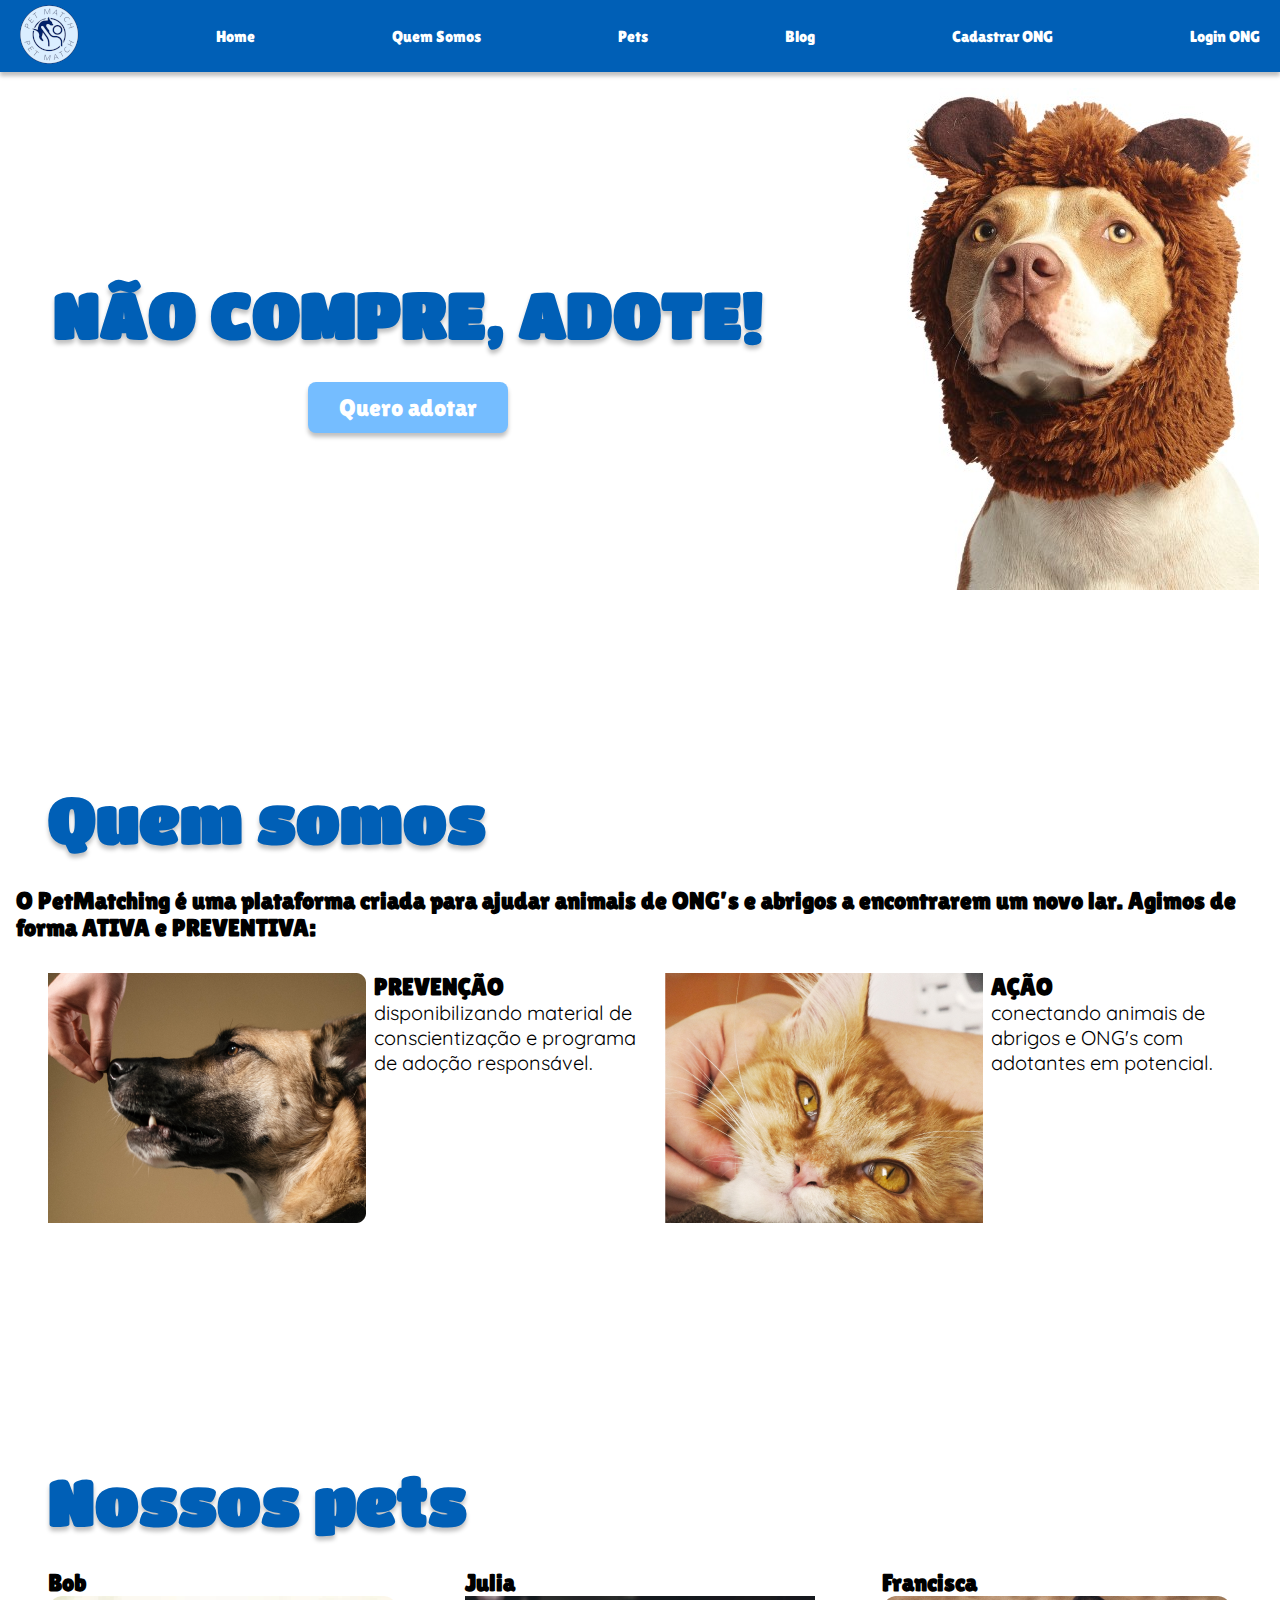
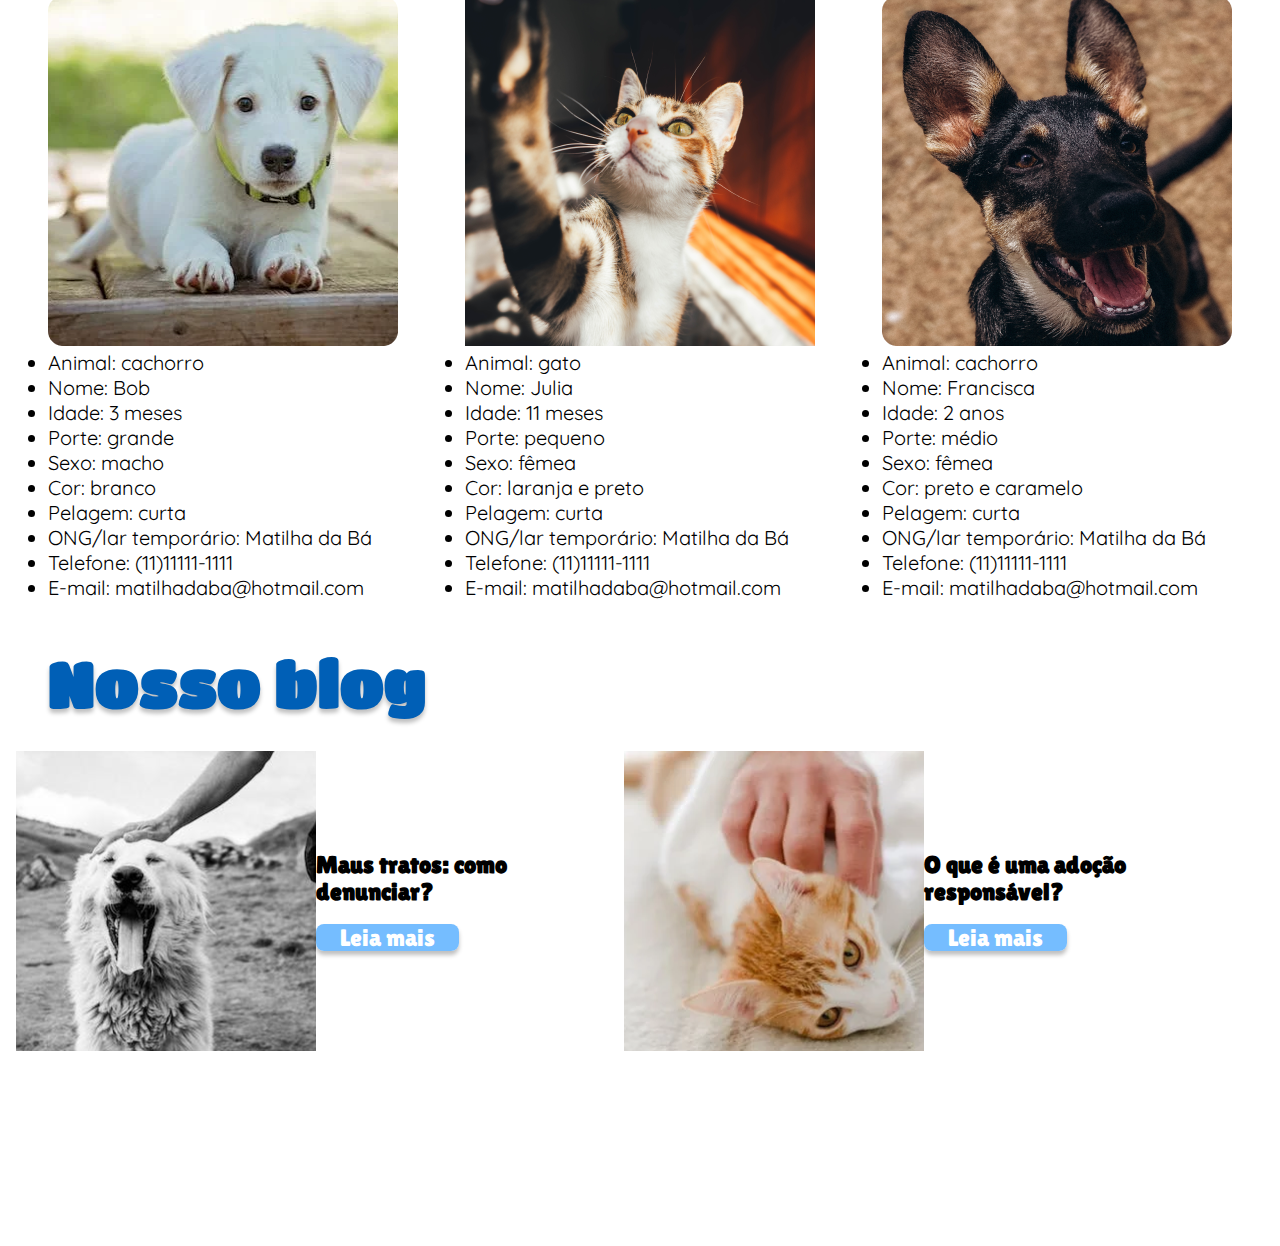
==== index.html @ 4adc3573 "Add files via upload" ====
<!DOCTYPE html>
<html lang="pt-BR">

<head>
    <meta charset="UTF-8">
     <meta name="viewport" content="width=device-width, initial-scale=1.0">
     <meta name="description" content="Adote ou seja uma ONG parceira">
    <title>PetMatch!</title>
    <link rel="stylesheet" type="text/css" href="styles.css">
</head>
<body>
    <header></header>
    <main> 
        <section id="home">
            <section class="cabecalho">
                <nav class="cabecalho-menu">
                    <a href="index.html"><img src="img/logo-menor.png" alt="logo Petmatching"></a>
                    <a class=cabecalho-menu-item href="#home">Home</a>
                    <a class=cabecalho-menu-item href="#quem_somos">Quem Somos</a>
                    <a class=cabecalho-menu-item href="#pets">Pets</a>
                    <a class=cabecalho-menu-item href="#blog">Blog</a>
                    <a class=cabecalho-menu-item href="cadastro ong.html">Cadastrar ONG</a>
                    <a class=cabecalho-menu-item href="login.html">Login ONG</a>
                </nav>
            </section>
            <section class="conteudo_inicial">
                <div class="conteudo_inicial_box1">
                    <h1 class="conteudo_inicial_titulo">NÃO COMPRE, ADOTE!</H1>
                    <a class="conteudo_inicial_botao" href="#pets">Quero adotar</a>
                    <!-- <button class="conteudo-inicial-botao">Quero adotar</button> -->
                </div>
                <img class="conteudo-inicial-imagem" src="img/background_home2.jpg" alt="Imagem de cachorro">
            </section>
        </section>
        <section id="quem_somos">
            <h1>Quem somos</h1>
            <h2>O PetMatching é uma plataforma criada para ajudar animais de ONG’s e abrigos a encontrarem um novo lar. Agimos de forma ATIVA e PREVENTIVA:</h2>
            <section class="quem_somos_conteudo">
                <img src="img/img3 dog_quemsomos.png" alt="">
                <div class="quem_somos_prevencao">
                    <h2>PREVENÇÃO</h2>
                    <p>disponibilizando material de conscientização e programa de adoção responsável.</p>
                </div>
                    <img src="img/img2 cat_quemsomos.png" alt="">
                <div class="quem_somos_cao">
                    <h2>AÇÃO</h2>
                    <p>conectando animais de abrigos e ONG's com adotantes em potencial.</p>
                </div>
            </section>
        </section>

        <section id="pets">
            <h1>Nossos pets</h1>
            <section class="pets_conteudo">
                <div class="Bob">
                    <h2>Bob</h2>
                    <img src="img/img4 bob_queroadotar.png">
                    <ul>
                        <li>Animal: cachorro</li>
                        <li>Nome: Bob</li>
                        <li>Idade: 3 meses</li>
                        <li>Porte: grande</li>
                        <li>Sexo: macho</li>
                        <li>Cor: branco</li>
                        <li>Pelagem: curta</li>
                        <li>ONG/lar temporário: Matilha da Bá</li>
                        <li>Telefone: (11)11111-1111</li>
                        <li>E-mail: matilhadaba@hotmail.com</li>
                    </ul>
                </div>
                <div class="Julia">
                    <h2>Julia</h2>
                    <img src="img/img5 julia_queroadotar.png">
                    <ul>
                        <li>Animal: gato</li>
                        <li>Nome: Julia</li>
                        <li>Idade: 11 meses</li>
                        <li>Porte: pequeno</li>
                        <li>Sexo: fêmea</li>
                        <li>Cor: laranja e preto</li>
                        <li>Pelagem: curta</li>
                        <li>ONG/lar temporário: Matilha da Bá</li>
                        <li>Telefone: (11)11111-1111</li>
                        <li>E-mail: matilhadaba@hotmail.com</li>
                    </ul>
                </div>
                <div class="Francisca">
                    <h2>Francisca</h2>
                    <img src="img/img6 francisca_queroadotar.png">
                    <ul>
                        <li>Animal: cachorro</li>
                        <li>Nome: Francisca</li>
                        <li>Idade: 2 anos</li>
                        <li>Porte: médio</li>
                        <li>Sexo: fêmea</li>
                        <li>Cor: preto e caramelo</li>
                        <li>Pelagem: curta</li>
                        <li>ONG/lar temporário: Matilha da Bá</li>
                        <li>Telefone: (11)11111-1111</li>
                        <li>E-mail: matilhadaba@hotmail.com</li>
                    </ul>
                </div>
            </section>
        </section>

        <section id="blog">
            <h1>Nosso blog</h1>
            <section class="blog_conteudo">
                <img src="img/img7 dog_nossoblog.png" alt="">
                <div class="blog_conteudo_box1">
                    <h2>Maus tratos: como denunciar?</h2>
                    <br>
                    <a href="" class="leia_mais">Leia mais</a>
                </div>
                    <img src="img/img8 cat_nossoblog.png" alt="">
                <div class="blog_conteudo_box2">
                    <h2>O que é uma adoção responsável?</h2>
                    <br>
                    <a href="" class="leia_mais">Leia mais</a>
                </div>
            </section>
        </section>
    </main>
    <footer></footer>
</body>
</html>
---- styles.css ----
@import url('https://fonts.googleapis.com/css2?family=Lilita+One&family=Quicksand:wght@400;700&family=Titan+One&display=swap');

*{ 
    margin: 0;
    padding: 0;
    box-sizing: border-box;
    text-decoration: none;
}

.cabecalho{
    display: flex;
    flex-direction: row;
    align-items: center;
    justify-content: space-between;
    width: 100%;
    padding: 4px;
    color: #ffffff;
    background: #005FB6;
    box-shadow: 0px 4px 4px rgba(0, 0, 0, 0.25);
}

.cabecalho-menu{
    width: 100%;
    display: flex;
    justify-content: space-between;
    align-content: center;
    align-items: center;
}

#home{
    height: 750px;
}

.conteudo_inicial{
    display: flex;
    flex-direction: row;
    justify-content: center;
    align-items: center;
    width: 100%;
    padding: 1em;

}

.conteudo_inicial_box1 {
    display: flex;
    flex-direction: column;

    align-items: center;
}

.conteudo_inicial_botao {
    width: 200px;
    height: 51px;
    background: #75BDFF;
    box-shadow: 0px 4px 4px rgba(0, 0, 0, 0.25);
    border-radius: 8px;
    color: #ffffff;
    font-family: 'Lilita One';
    font-size: 24px;
    border-style: hidden;
    text-align: center;
    display: flex;
    justify-content: center;
    align-items: center;
}

body{
    box-sizing: border-box;
    height: 100vh;
    font-family: 'Lilita One';
    font-style: normal;
    font-size: 16px;
    font-weight: 400;
}

h1{
    
    font-family: 'Titan One';
    font-size: 64px;    
    color: #005FB6;
    text-shadow: 0px 4px 4px rgba(0, 0, 0, 0.25);
    margin: 32px;

}
h2{
    font-size: 24px;
}

p, li {
    font-family: 'Quicksand', sans-serif;
    font-size: 20px;
}

a {
    padding-right: 1em;
    padding-left: 1em;
    color: #ffffff;
    
}

a:hover {
    text-decoration: underline;
}

#quem_somos {
    height: 650px;
    margin: 1em;
}

.quem_somos_conteudo {
    display: flex;
    justify-content: space-between;
    flex-direction: row;
    gap: 8px;
    margin: 2em;
}

#pets {
    height: 750px;
    margin: 1em;
}

.pets_conteudo {
    margin: 2em;
    display: flex;
    justify-content: space-between;

}

#blog {
    margin: 1em;
    height: 600px;

}

.blog_conteudo {
    display: flex;
    justify-content: space-between;
    flex-direction: row;
    align-items: center;
}

.cadastro_ong {
    margin: 6% 25%;
    width: 605px;
    height: 434px;
    display: flex;
    align-items: center;
    justify-content: center;
    flex-direction: column;
    gap: 8px;
}

.cadastro_pet {
    margin: 6% 25%;
    width: 605px;
    height: 434px;
    display: flex;
    align-items: center;
    justify-content: center;
    flex-direction: column;
    gap: 8px;
}


textarea {
    width: 495px;
    height: 24px;
    padding: 0px;
    margin: 4px;
    box-sizing: border-box;
    color: black;
    background-color: #D9D9D9;
}

button {
    width: 266px;
    height: 51px;
    background: #75BDFF;
    box-shadow: 0px 4px 4px rgba(0, 0, 0, 0.25);
    border-radius: 8px;
    color: #ffffff;
    font-family: 'Lilita One';
    font-size: 24px;
    border-style: hidden;
}

.voltar, .leia_mais, .quero_adotar {
    width: 163px;
    height: 35px;
    background: #75BDFF;
    box-shadow: 0px 4px 4px rgba(0, 0, 0, 0.25);
    border-radius: 8px;
    color: #ffffff;
    font-family: 'Lilita One';
    font-size: 24px;
    border-style: hidden;
}

input {
    width: 200px;
    height: 24px;
    padding: 0px;
    margin: 2px;
    box-sizing: border-box;
    color: black;
    font-size: 20px;
    background-color: #D9D9D9;
}

.login {
    margin: 15%;
    display: flex;
    align-items: center;
    justify-content: center;

}
.login_conteudo {
    margin: 0%;
    display: flex;
    align-items: center;
    justify-content: center;
    flex-direction: column;
    width: 383px;
    height: 228px;
}

.confirmacao_pet {
    margin: 10%;
    display: flex;
    align-items: center;
    justify-content: center;
}

.confirmacao_pet_conteudo {
    display: flex;
    flex-direction: column;
    width: 873px;
    height: 342px;
    justify-content: center;
    text-align: center;
    gap: 16px;
    align-items: center;
}

.confirmacao_ong {
    margin: 15% 20%;
}

.confirmacao_ong_conteudo {
    display: flex;
    flex-direction: column;
    width: 873px;
    height: 232px;
    justify-content: center;
    text-align: center;
    gap: 16px;
    align-items: center;
}
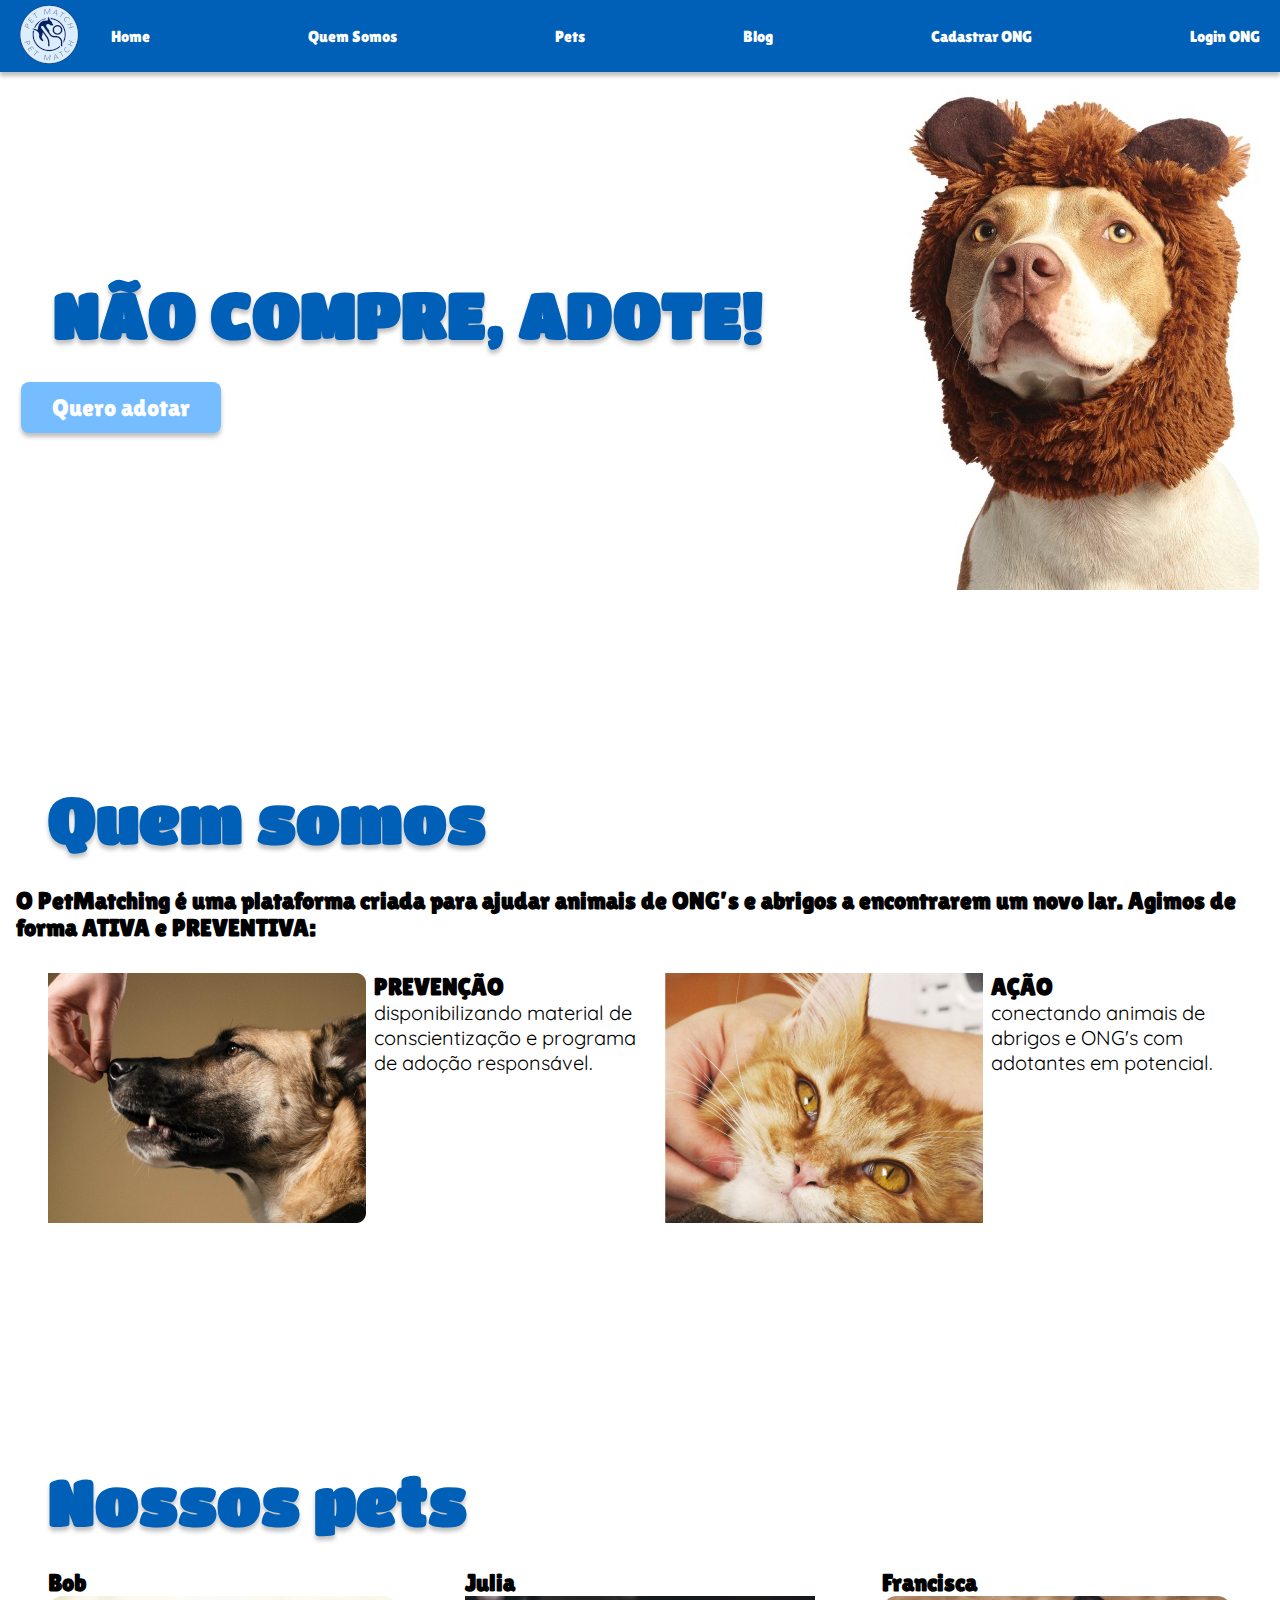
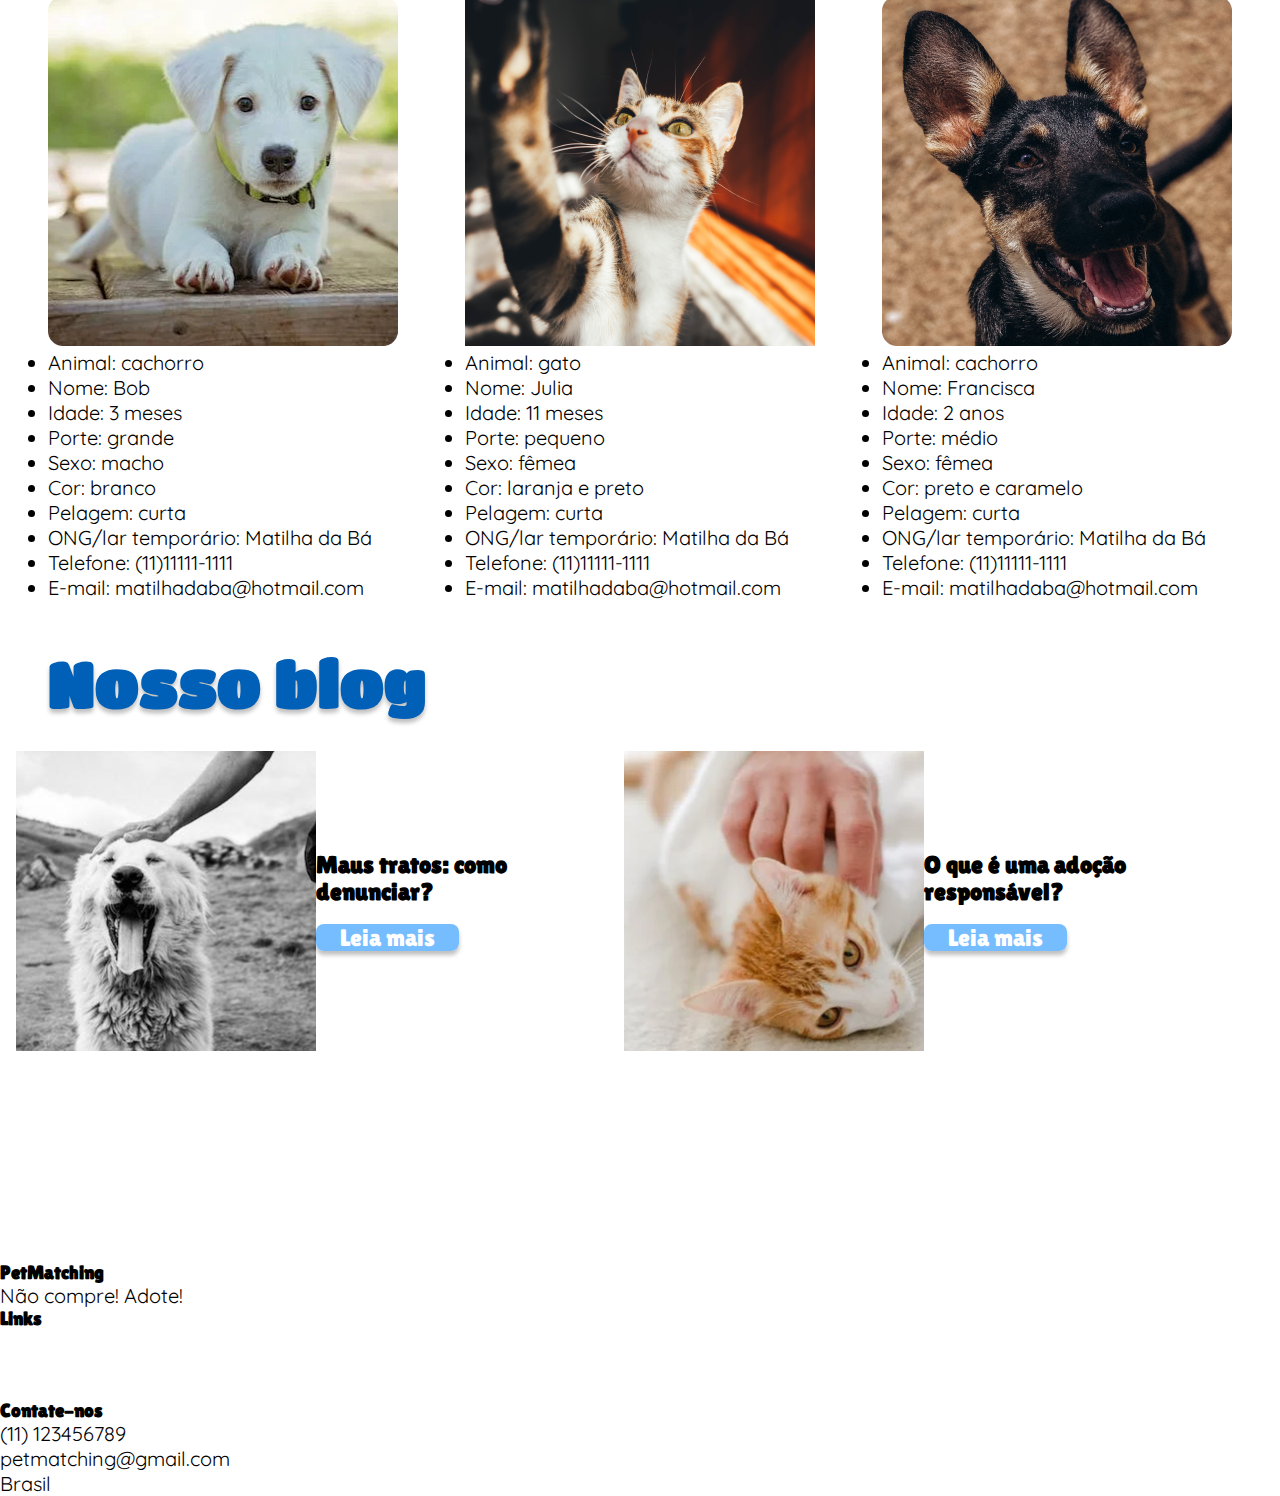
==== commit 67088995: "Update index.html" ====
--- a/index.html
+++ b/index.html
@@ -13,8 +13,8 @@
     <main> 
         <section id="home">
             <section class="cabecalho">
+                    <a href="index.html"><img src="img/logo-menor.png" alt="logo Petmatching"></a>
                 <nav class="cabecalho-menu">
-                    <a href="index.html"><img src="img/logo-menor.png" alt="logo Petmatching"></a>
                     <a class=cabecalho-menu-item href="#home">Home</a>
                     <a class=cabecalho-menu-item href="#quem_somos">Quem Somos</a>
                     <a class=cabecalho-menu-item href="#pets">Pets</a>
@@ -24,24 +24,23 @@
                 </nav>
             </section>
             <section class="conteudo_inicial">
-                <div class="conteudo_inicial_box1">
+                <div class="conteudo_inicial_box">
                     <h1 class="conteudo_inicial_titulo">NÃO COMPRE, ADOTE!</H1>
                     <a class="conteudo_inicial_botao" href="#pets">Quero adotar</a>
-                    <!-- <button class="conteudo-inicial-botao">Quero adotar</button> -->
                 </div>
-                <img class="conteudo-inicial-imagem" src="img/background_home2.jpg" alt="Imagem de cachorro">
+                <img class="imagem" src="img/background_home2.jpg" alt="Imagem de cachorro">
             </section>
         </section>
         <section id="quem_somos">
             <h1>Quem somos</h1>
             <h2>O PetMatching é uma plataforma criada para ajudar animais de ONG’s e abrigos a encontrarem um novo lar. Agimos de forma ATIVA e PREVENTIVA:</h2>
             <section class="quem_somos_conteudo">
-                <img src="img/img3 dog_quemsomos.png" alt="">
+                <img class="imagem" src="img/img3 dog_quemsomos.png" alt="Imagem de um cachorro com pelagem de cor preta e bege, e uma mão humana em seu focinho.">
                 <div class="quem_somos_prevencao">
                     <h2>PREVENÇÃO</h2>
                     <p>disponibilizando material de conscientização e programa de adoção responsável.</p>
                 </div>
-                    <img src="img/img2 cat_quemsomos.png" alt="">
+                    <img class="imagem" src="img/img2 cat_quemsomos.png" alt="Imagem de um gato de pelagem laranja, recebendo carinho de um humano.">
                 <div class="quem_somos_cao">
                     <h2>AÇÃO</h2>
                     <p>conectando animais de abrigos e ONG's com adotantes em potencial.</p>
@@ -54,7 +53,7 @@
             <section class="pets_conteudo">
                 <div class="Bob">
                     <h2>Bob</h2>
-                    <img src="img/img4 bob_queroadotar.png">
+                    <img class="imagem" src="img/img4 bob_queroadotar.png" alt="Imagem de um cachorro filhote de pelagem branca e coleira verde.">
                     <ul>
                         <li>Animal: cachorro</li>
                         <li>Nome: Bob</li>
@@ -67,10 +66,13 @@
                         <li>Telefone: (11)11111-1111</li>
                         <li>E-mail: matilhadaba@hotmail.com</li>
                     </ul>
+                    <div class="localizacao_item">
+                        <a href="localizacao.html" class="localizacao_link">Encontre aqui localização deste pet!</a>
+                    </div>
                 </div>
                 <div class="Julia">
                     <h2>Julia</h2>
-                    <img src="img/img5 julia_queroadotar.png">
+                    <img class="imagem" src="img/img5 julia_queroadotar.png" alt="Imagem de uma gata de pelagem branca, preta e marrom, e olhos verdes.">
                     <ul>
                         <li>Animal: gato</li>
                         <li>Nome: Julia</li>
@@ -83,10 +85,13 @@
                         <li>Telefone: (11)11111-1111</li>
                         <li>E-mail: matilhadaba@hotmail.com</li>
                     </ul>
+                    <div class="localizacao_item">
+                        <a href="localizacao.html" class="localizacao_link">Encontre aqui localização deste pet!</a>
+                    </div>
                 </div>
                 <div class="Francisca">
                     <h2>Francisca</h2>
-                    <img src="img/img6 francisca_queroadotar.png">
+                    <img class="imagem" src="img/img6 francisca_queroadotar.png" alt="Imagem de uma cadela filhote, de pelagem preta e marrom.">
                     <ul>
                         <li>Animal: cachorro</li>
                         <li>Nome: Francisca</li>
@@ -99,6 +104,9 @@
                         <li>Telefone: (11)11111-1111</li>
                         <li>E-mail: matilhadaba@hotmail.com</li>
                     </ul>
+                    <div class="localizacao_item">
+                        <a href="localizacao.HTML" class="localizacao_link">Encontre aqui localização deste pet!</a>
+                    </div>
                 </div>
             </section>
         </section>
@@ -106,13 +114,13 @@
         <section id="blog">
             <h1>Nosso blog</h1>
             <section class="blog_conteudo">
-                <img src="img/img7 dog_nossoblog.png" alt="">
+                <img class="imagem" src="img/img7 dog_nossoblog.png" alt="Imagem em preto e branco de um cachorro da raça labrador, recebendo carinho de um humano.">
                 <div class="blog_conteudo_box1">
                     <h2>Maus tratos: como denunciar?</h2>
                     <br>
                     <a href="" class="leia_mais">Leia mais</a>
                 </div>
-                    <img src="img/img8 cat_nossoblog.png" alt="">
+                    <img class="imagem" src="img/img8 cat_nossoblog.png" alt="Imagem de um gato branco e laranja, recebendo carinho de um humano.">
                 <div class="blog_conteudo_box2">
                     <h2>O que é uma adoção responsável?</h2>
                     <br>
@@ -121,6 +129,36 @@
             </section>
         </section>
     </main>
-    <footer></footer>
+    <footer>
+         <div class = "container">
+            <!-- primeira coluna-->
+            <ul>
+                <h3>PetMatching</h3>
+                <p> Não compre! Adote!</p>
+            </ul>
+            
+            <!-- segunda coluna-->
+            <ul>
+                <h3>Links</h3>
+                <p><a href="cadastro ong.html">Cadastrar ONG</a><p>
+                <p><a href="login.html">Quem somos</a></p>
+
+            </ul>
+            
+            <!-- terceira coluna-->
+            <ul>
+                <h3><a href=acessibilidade.html>Acessibilidade</a></h3>
+                
+            </ul>
+
+            <!-- quarta coluna-->
+            <ul>
+                <h3>Contate-nos</h3>
+                <p> (11) 123456789 </p>
+                <p> petmatching@gmail.com</p>
+                <p> Brasil</p>
+            </ul>            
+            </div>
+    </footer>
 </body>
-</html>+</html>
--- a/styles.css
+++ b/styles.css
@@ -98,6 +98,10 @@
     
 }
 
+.botao_voltar {
+    color: black;
+}
+
 a:hover {
     text-decoration: underline;
 }
@@ -140,26 +144,26 @@
     align-items: center;
 }
 
-.cadastro_ong {
-    margin: 6% 25%;
-    width: 605px;
-    height: 434px;
-    display: flex;
-    align-items: center;
-    justify-content: center;
-    flex-direction: column;
-    gap: 8px;
-}
-
-.cadastro_pet {
-    margin: 6% 25%;
-    width: 605px;
-    height: 434px;
-    display: flex;
-    align-items: center;
-    justify-content: center;
-    flex-direction: column;
-    gap: 8px;
+.cadastro_ong, .cadastro_pet {
+    height: 600px;
+}
+
+.cadastro_ong_conteudo {
+    display: flex;
+    align-items: center;
+    justify-content: center;
+    flex-direction: column;
+    margin-top: 5em;
+}
+
+
+.cadastro_pet_conteudo {
+    display: flex;
+    align-items: center;
+    justify-content: center;
+    flex-direction: column;
+    margin-top: 5em;
+    gap: 4px;
 }
 
 
@@ -174,14 +178,16 @@
 }
 
 button {
-    width: 266px;
-    height: 51px;
+    width: 160px;
+    height: 40px;
+    margin-top: 2px;
+    margin-bottom: 5px;
     background: #75BDFF;
     box-shadow: 0px 4px 4px rgba(0, 0, 0, 0.25);
     border-radius: 8px;
     color: #ffffff;
     font-family: 'Lilita One';
-    font-size: 24px;
+    font-size: 20px;
     border-style: hidden;
 }
 
@@ -208,15 +214,25 @@
     background-color: #D9D9D9;
 }
 
+.login_conteudo_formulario {
+    display: flex;
+    justify-content: center;
+    flex-direction: column;
+    align-items: center;
+    margin-top: 5px;
+    margin-bottom: 1em;
+}
+
+
 .login {
-    margin: 15%;
-    display: flex;
-    align-items: center;
-    justify-content: center;
-
-}
+    height: 600px;
+    display: flex;
+    align-items: center;
+    justify-content: center;
+
+}
+
 .login_conteudo {
-    margin: 0%;
     display: flex;
     align-items: center;
     justify-content: center;
@@ -256,4 +272,4 @@
     text-align: center;
     gap: 16px;
     align-items: center;
-}+}
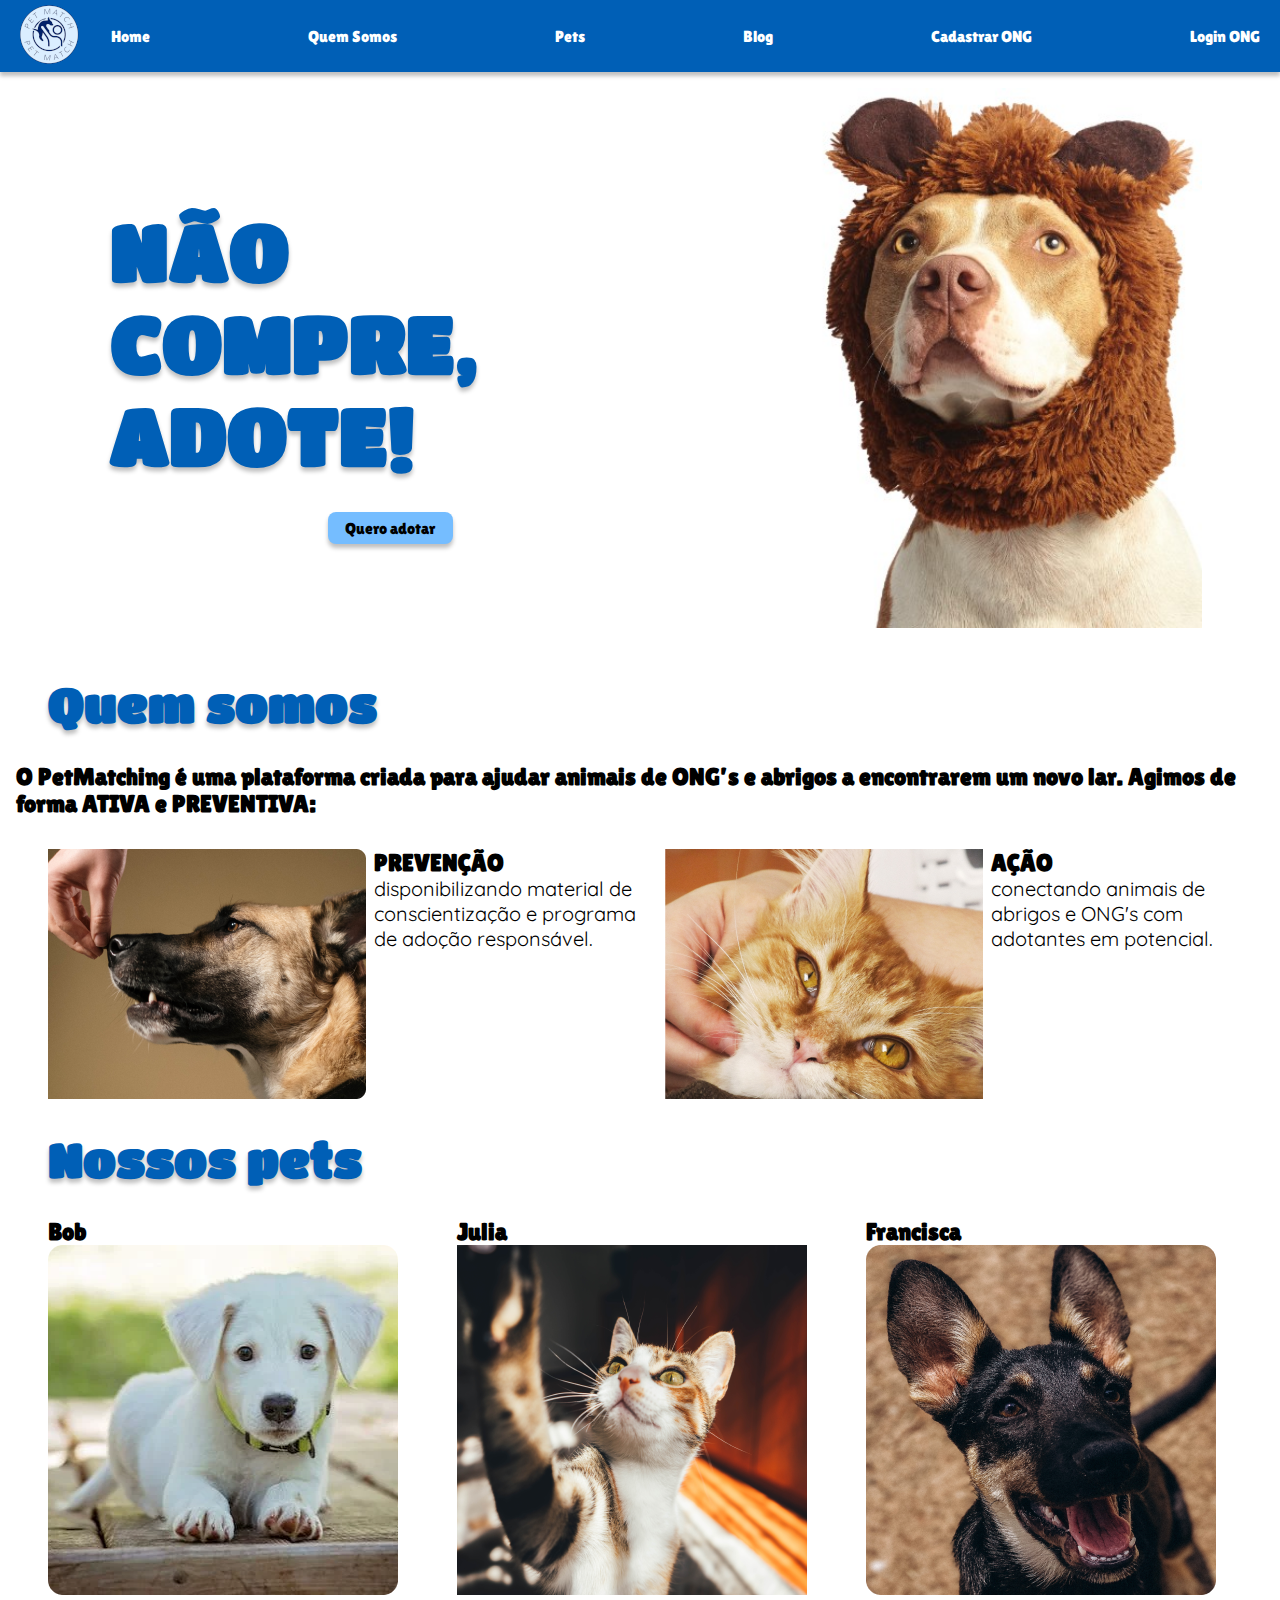
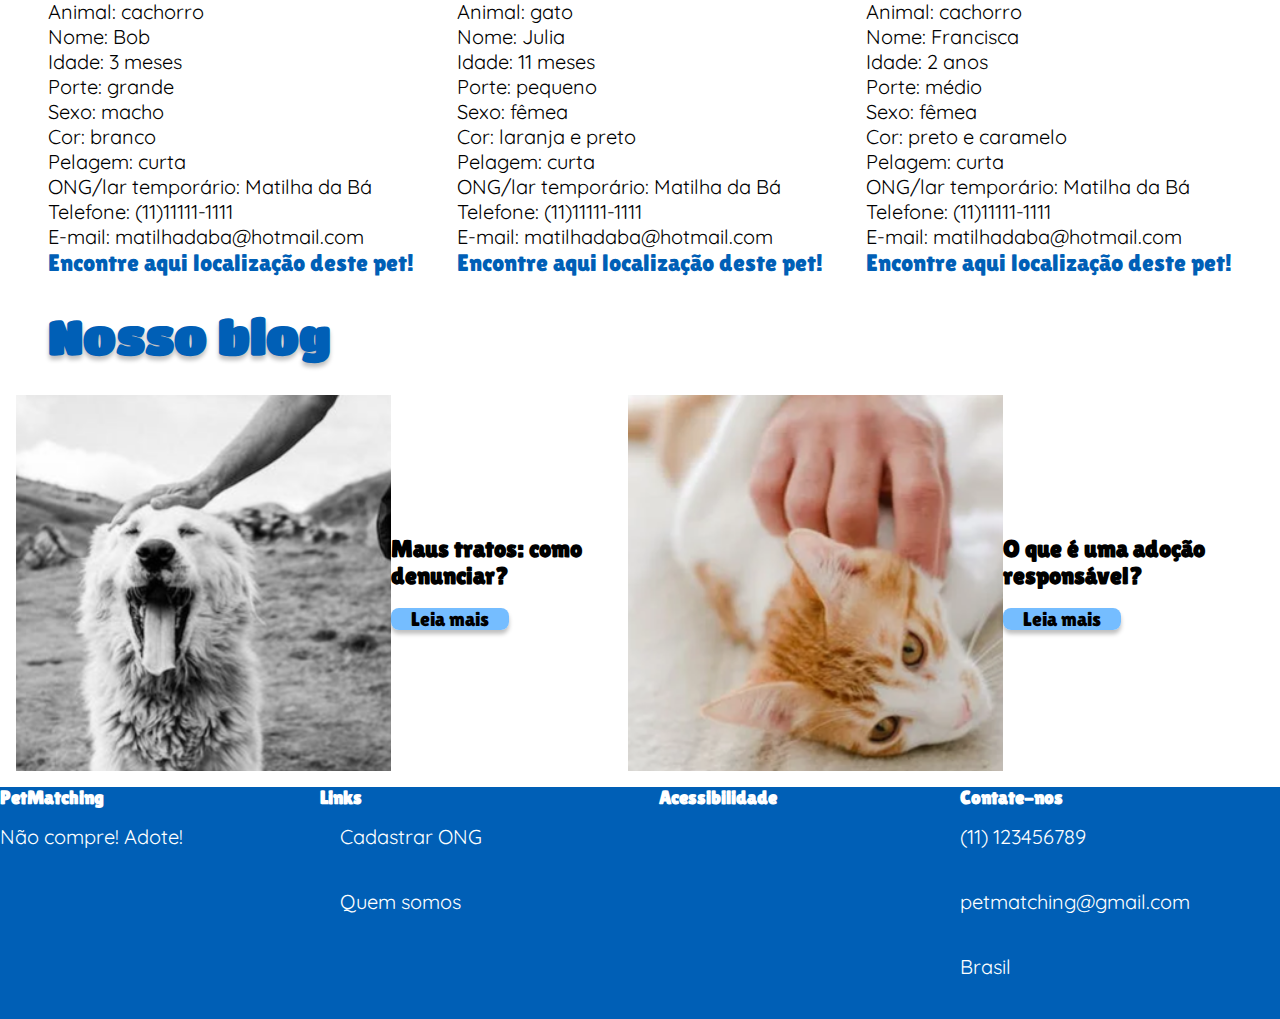
==== commit 331aac2b: "Update index.html" ====
--- a/index.html
+++ b/index.html
@@ -53,7 +53,7 @@
             <section class="pets_conteudo">
                 <div class="Bob">
                     <h2>Bob</h2>
-                    <img class="imagem" src="img/img4 bob_queroadotar.png" alt="Imagem de um cachorro filhote de pelagem branca e coleira verde.">
+                    <img class="imagem_pets" src="img/img4 bob_queroadotar.png" alt="Imagem de um cachorro filhote de pelagem branca e coleira verde.">
                     <ul>
                         <li>Animal: cachorro</li>
                         <li>Nome: Bob</li>
@@ -72,7 +72,7 @@
                 </div>
                 <div class="Julia">
                     <h2>Julia</h2>
-                    <img class="imagem" src="img/img5 julia_queroadotar.png" alt="Imagem de uma gata de pelagem branca, preta e marrom, e olhos verdes.">
+                    <img class="imagem_pets" src="img/img5 julia_queroadotar.png" alt="Imagem de uma gata de pelagem branca, preta e marrom, e olhos verdes.">
                     <ul>
                         <li>Animal: gato</li>
                         <li>Nome: Julia</li>
@@ -91,7 +91,7 @@
                 </div>
                 <div class="Francisca">
                     <h2>Francisca</h2>
-                    <img class="imagem" src="img/img6 francisca_queroadotar.png" alt="Imagem de uma cadela filhote, de pelagem preta e marrom.">
+                    <img class="imagem_pets" src="img/img6 francisca_queroadotar.png" alt="Imagem de uma cadela filhote, de pelagem preta e marrom.">
                     <ul>
                         <li>Animal: cachorro</li>
                         <li>Nome: Francisca</li>
--- a/styles.css
+++ b/styles.css
@@ -1,5 +1,6 @@
 @import url('https://fonts.googleapis.com/css2?family=Lilita+One&family=Quicksand:wght@400;700&family=Titan+One&display=swap');
 
+/* Reset de estilos */
 *{ 
     margin: 0;
     padding: 0;
@@ -7,6 +8,7 @@
     text-decoration: none;
 }
 
+/* Cabeçalho */
 .cabecalho{
     display: flex;
     flex-direction: row;
@@ -27,9 +29,7 @@
     align-items: center;
 }
 
-#home{
-    height: 750px;
-}
+/* Conteúdo inicial */
 
 .conteudo_inicial{
     display: flex;
@@ -38,76 +38,90 @@
     align-items: center;
     width: 100%;
     padding: 1em;
-
-}
-
-.conteudo_inicial_box1 {
-    display: flex;
-    flex-direction: column;
-
-    align-items: center;
+}
+
+.conteudo_inicial_titulo {
+    font-family: 'Titan One';
+    font-size: 5rem;    
+    color: #005FB6;
+    text-shadow: 0px 4px 4px rgba(0, 0, 0, 0.25);
+    margin: 32px;
+}
+
+.conteudo_inicial_box {
+    display: flex;
+    flex-direction: column;
+    align-items: center;
+    width: 50%;
 }
 
 .conteudo_inicial_botao {
-    width: 200px;
-    height: 51px;
+    width: 20%;
+    height: 2em;
     background: #75BDFF;
     box-shadow: 0px 4px 4px rgba(0, 0, 0, 0.25);
     border-radius: 8px;
-    color: #ffffff;
-    font-family: 'Lilita One';
-    font-size: 24px;
-    border-style: hidden;
-    text-align: center;
-    display: flex;
-    justify-content: center;
-    align-items: center;
-}
+    display: flex;
+    justify-content: center;
+    align-items: center;
+    color: #000000;
+}
+
+/* Estilos gerais */
 
 body{
     box-sizing: border-box;
     height: 100vh;
     font-family: 'Lilita One';
     font-style: normal;
-    font-size: 16px;
+    font-size: 1rem;
     font-weight: 400;
 }
 
 h1{
-    
     font-family: 'Titan One';
-    font-size: 64px;    
+    font-size: 3rem;    
     color: #005FB6;
     text-shadow: 0px 4px 4px rgba(0, 0, 0, 0.25);
     margin: 32px;
-
-}
+}
+
 h2{
-    font-size: 24px;
+    font-size: 1.5rem;
 }
 
 p, li {
     font-family: 'Quicksand', sans-serif;
-    font-size: 20px;
+    font-size: 1.25rem;
+    list-style-type: none;
 }
 
 a {
     padding-right: 1em;
     padding-left: 1em;
     color: #ffffff;
-    
 }
 
 .botao_voltar {
     color: black;
 }
 
+.imagem {
+    width: 40%;
+}
+
+.localizacao_link {
+    color: #005FB6;
+    font-size: 1.5rem;
+    padding: 0;
+}
+
 a:hover {
     text-decoration: underline;
 }
 
+/* Seções */
 #quem_somos {
-    height: 650px;
     margin: 1em;
 }
 
@@ -120,7 +134,6 @@
 }
 
 #pets {
-    height: 750px;
     margin: 1em;
 }
 
@@ -128,13 +141,10 @@
     margin: 2em;
     display: flex;
     justify-content: space-between;
-
 }
 
 #blog {
     margin: 1em;
-    height: 600px;
-
 }
 
 .blog_conteudo {
@@ -148,7 +158,7 @@
     height: 600px;
 }
 
-.cadastro_ong_conteudo {
+.cadastro_ong_conteudo, .cadastro_pet_conteudo {
     display: flex;
     align-items: center;
     justify-content: center;
@@ -156,19 +166,43 @@
     margin-top: 5em;
 }
 
-
-.cadastro_pet_conteudo {
-    display: flex;
-    align-items: center;
-    justify-content: center;
-    flex-direction: column;
-    margin-top: 5em;
-    gap: 4px;
-}
-
-
+.login {
+    height: 600px;
+    display: flex;
+    align-items: center;
+    justify-content: center;
+}
+
+.login_conteudo {
+    display: flex;
+    align-items: center;
+    justify-content: center;
+    flex-direction: column;
+    width: 383px;
+    height: 228px;
+}
+
+.confirmacao_pet {
+    margin: 10%;
+    display: flex;
+    align-items: center;
+    justify-content: center;
+}
+
+.confirmacao_pet_conteudo, .confirmacao_ong_conteudo {
+    display: flex;
+    flex-direction: column;
+    width: 873px;
+    height: auto;
+    justify-content: center;
+    text-align: center;
+    gap: 16px;
+    align-items: center;
+}
+
+/* Formulários */
 textarea {
-    width: 495px;
+    width: 100%;
     height: 24px;
     padding: 0px;
     margin: 4px;
@@ -177,7 +211,7 @@
     background-color: #D9D9D9;
 }
 
-button {
+button, .voltar, .leia_mais, .quero_adotar {
     width: 160px;
     height: 40px;
     margin-top: 2px;
@@ -185,32 +219,20 @@
     background: #75BDFF;
     box-shadow: 0px 4px 4px rgba(0, 0, 0, 0.25);
     border-radius: 8px;
-    color: #ffffff;
+    color: #000000;
     font-family: 'Lilita One';
-    font-size: 20px;
+    font-size: 1.25rem;
     border-style: hidden;
 }
 
-.voltar, .leia_mais, .quero_adotar {
-    width: 163px;
-    height: 35px;
-    background: #75BDFF;
-    box-shadow: 0px 4px 4px rgba(0, 0, 0, 0.25);
-    border-radius: 8px;
-    color: #ffffff;
-    font-family: 'Lilita One';
-    font-size: 24px;
-    border-style: hidden;
-}
-
 input {
-    width: 200px;
+    width: 100%;
     height: 24px;
     padding: 0px;
     margin: 2px;
     box-sizing: border-box;
     color: black;
-    font-size: 20px;
+    font-size: 1.25rem;
     background-color: #D9D9D9;
 }
 
@@ -223,53 +245,108 @@
     margin-bottom: 1em;
 }
 
-
-.login {
-    height: 600px;
-    display: flex;
-    align-items: center;
-    justify-content: center;
-
-}
-
-.login_conteudo {
-    display: flex;
-    align-items: center;
-    justify-content: center;
-    flex-direction: column;
-    width: 383px;
-    height: 228px;
-}
-
-.confirmacao_pet {
-    margin: 10%;
-    display: flex;
-    align-items: center;
-    justify-content: center;
-}
-
-.confirmacao_pet_conteudo {
-    display: flex;
-    flex-direction: column;
-    width: 873px;
-    height: 342px;
-    justify-content: center;
-    text-align: center;
-    gap: 16px;
-    align-items: center;
-}
-
-.confirmacao_ong {
-    margin: 15% 20%;
-}
-
-.confirmacao_ong_conteudo {
-    display: flex;
-    flex-direction: column;
-    width: 873px;
-    height: 232px;
-    justify-content: center;
-    text-align: center;
-    gap: 16px;
-    align-items: center;
-}
+/* Rodapé */
+footer{
+    background-color: #005FB6;
+}
+
+footer .container {
+    display: flex;
+    color:white;
+}
+
+footer .container ul{ 
+    width: 25%;
+}
+
+footer .container h3{
+    margin-bottom: 16px;
+    font-weight: 600;
+}
+
+footer .container ul > p {
+    margin-bottom: 40px;
+}
+
+footer .container li {
+    margin: 10px 0;
+}
+
+/* Responsividade */
+@media screen and (max-width: 768px) {
+    .cabecalho {
+        flex-direction: row;
+        justify-content: space-between;
+        align-items: center;
+        
+    }
+
+    .cabecalho-menu {
+        width: 100%;
+        flex-direction: column;
+        justify-content: center;
+        align-items: center;
+    }
+
+    .conteudo_inicial_titulo {
+        font-size: 3rem;
+        margin: 16px;
+        text-align: center;
+    }
+
+    .conteudo_inicial_box {
+        width: 100%;
+    }
+
+    .conteudo_inicial_botao {
+        width: 50%;
+        display: flex;
+        justify-content: center;
+        align-items: center;
+    }
+
+    .quem_somos_conteudo {
+        flex-direction: column;
+        gap: 16px;
+    }
+
+    #pets {
+        height: auto;
+    }
+
+    .pets_conteudo {
+        flex-direction: column;
+        gap: 16px;
+    }
+
+    .blog_conteudo {
+        flex-direction: column;
+        gap: 16px;
+    }
+
+    .cadastro_ong_conteudo, .cadastro_pet_conteudo {
+        margin-top: 2em;
+    }
+
+    .login_conteudo {
+        width: 100%;
+        height: auto;
+    }
+
+    .confirmacao_pet_conteudo, .confirmacao_ong_conteudo {
+        width: 100%;
+        height: auto;
+    }
+
+    footer .container {
+        flex-direction: column;
+        justify-content: center;
+        align-items: center;
+    }
+
+    footer .container ul {
+        width: 100%;
+        text-align: center;
+    }
+}
+
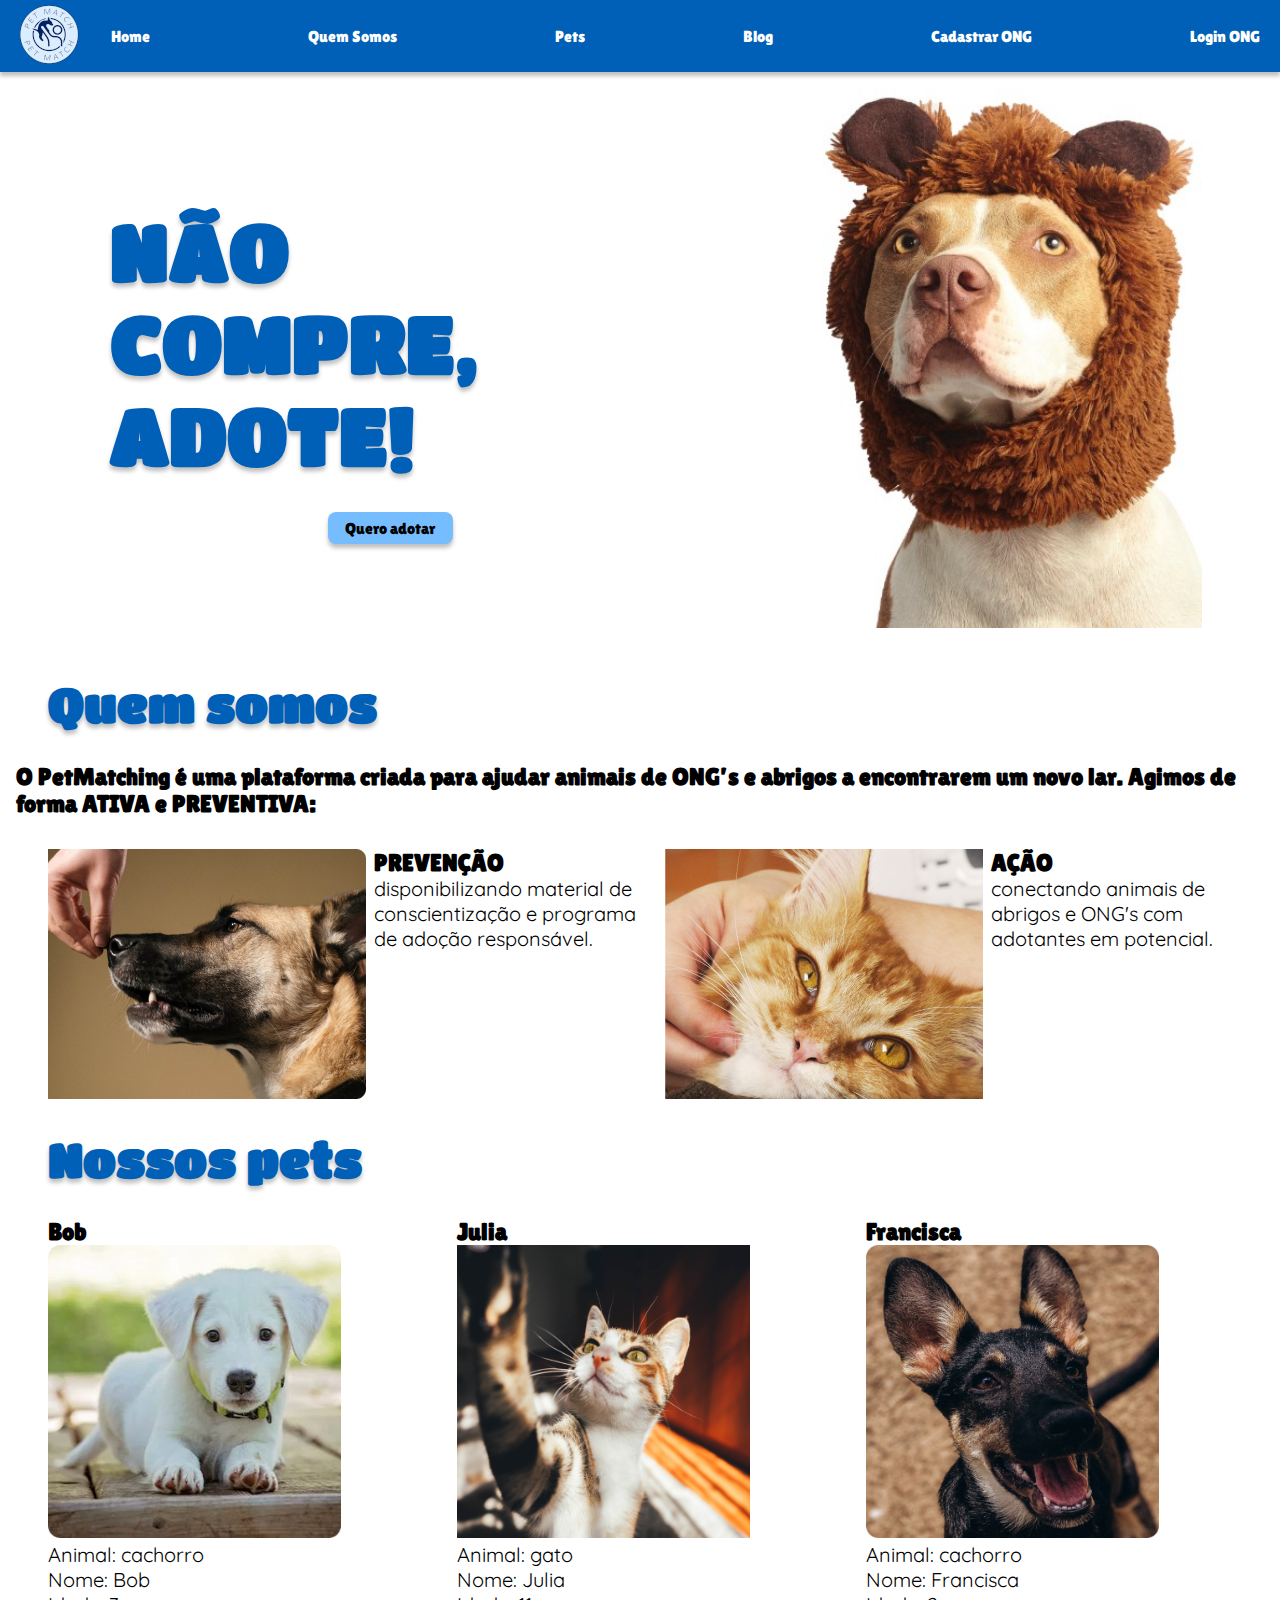
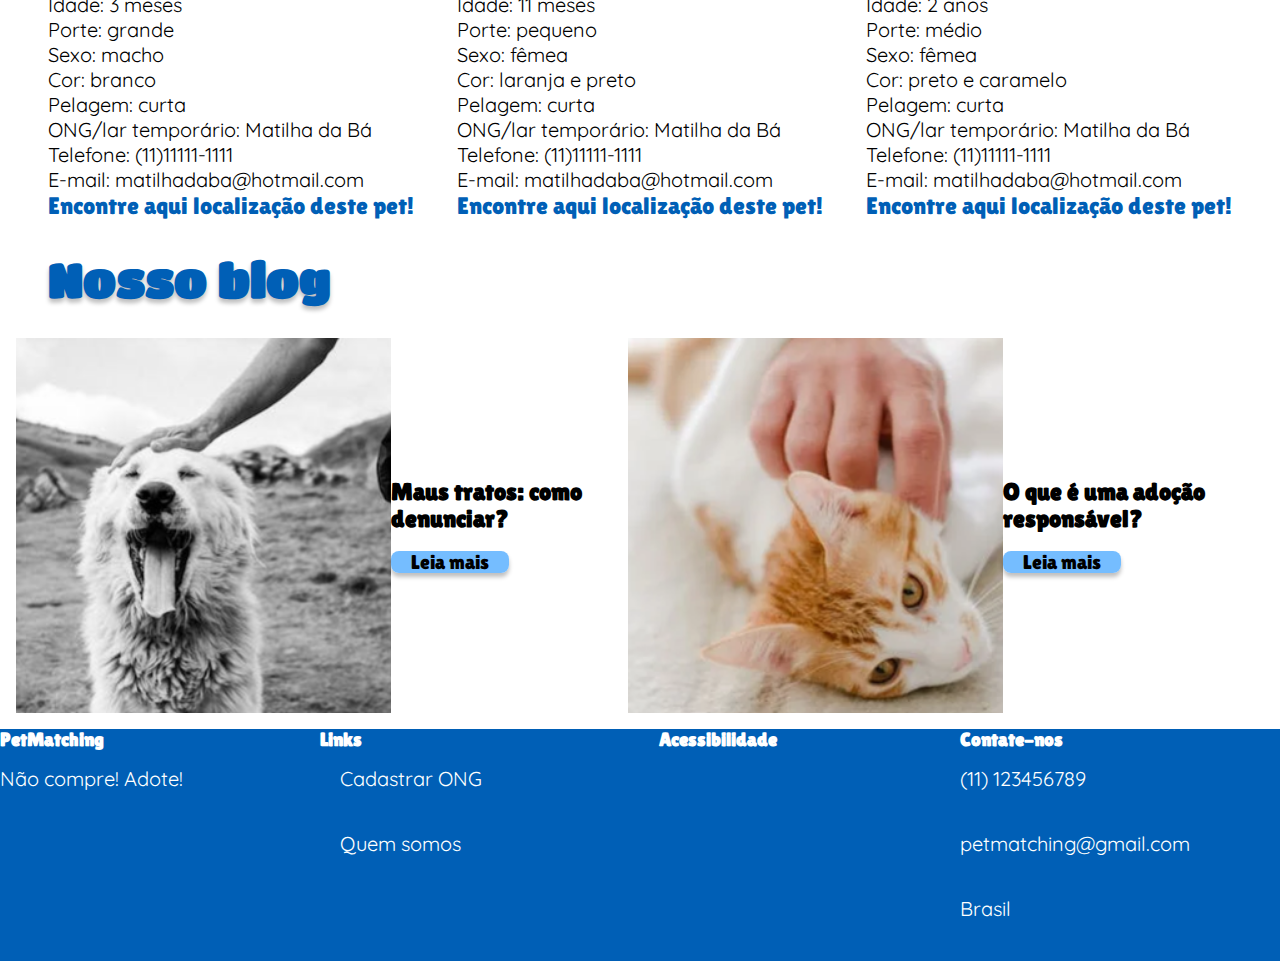
==== commit 22eabf59: "Update index.html" ====
--- a/index.html
+++ b/index.html
@@ -105,7 +105,7 @@
                         <li>E-mail: matilhadaba@hotmail.com</li>
                     </ul>
                     <div class="localizacao_item">
-                        <a href="localizacao.HTML" class="localizacao_link">Encontre aqui localização deste pet!</a>
+                        <a href="localizacao.html" class="localizacao_link">Encontre aqui localização deste pet!</a>
                     </div>
                 </div>
             </section>
--- a/styles.css
+++ b/styles.css
@@ -108,6 +108,10 @@
 
 .imagem {
     width: 40%;
+}
+
+.imagem_pets{
+    width: 80%;
 }
 
 .localizacao_link {
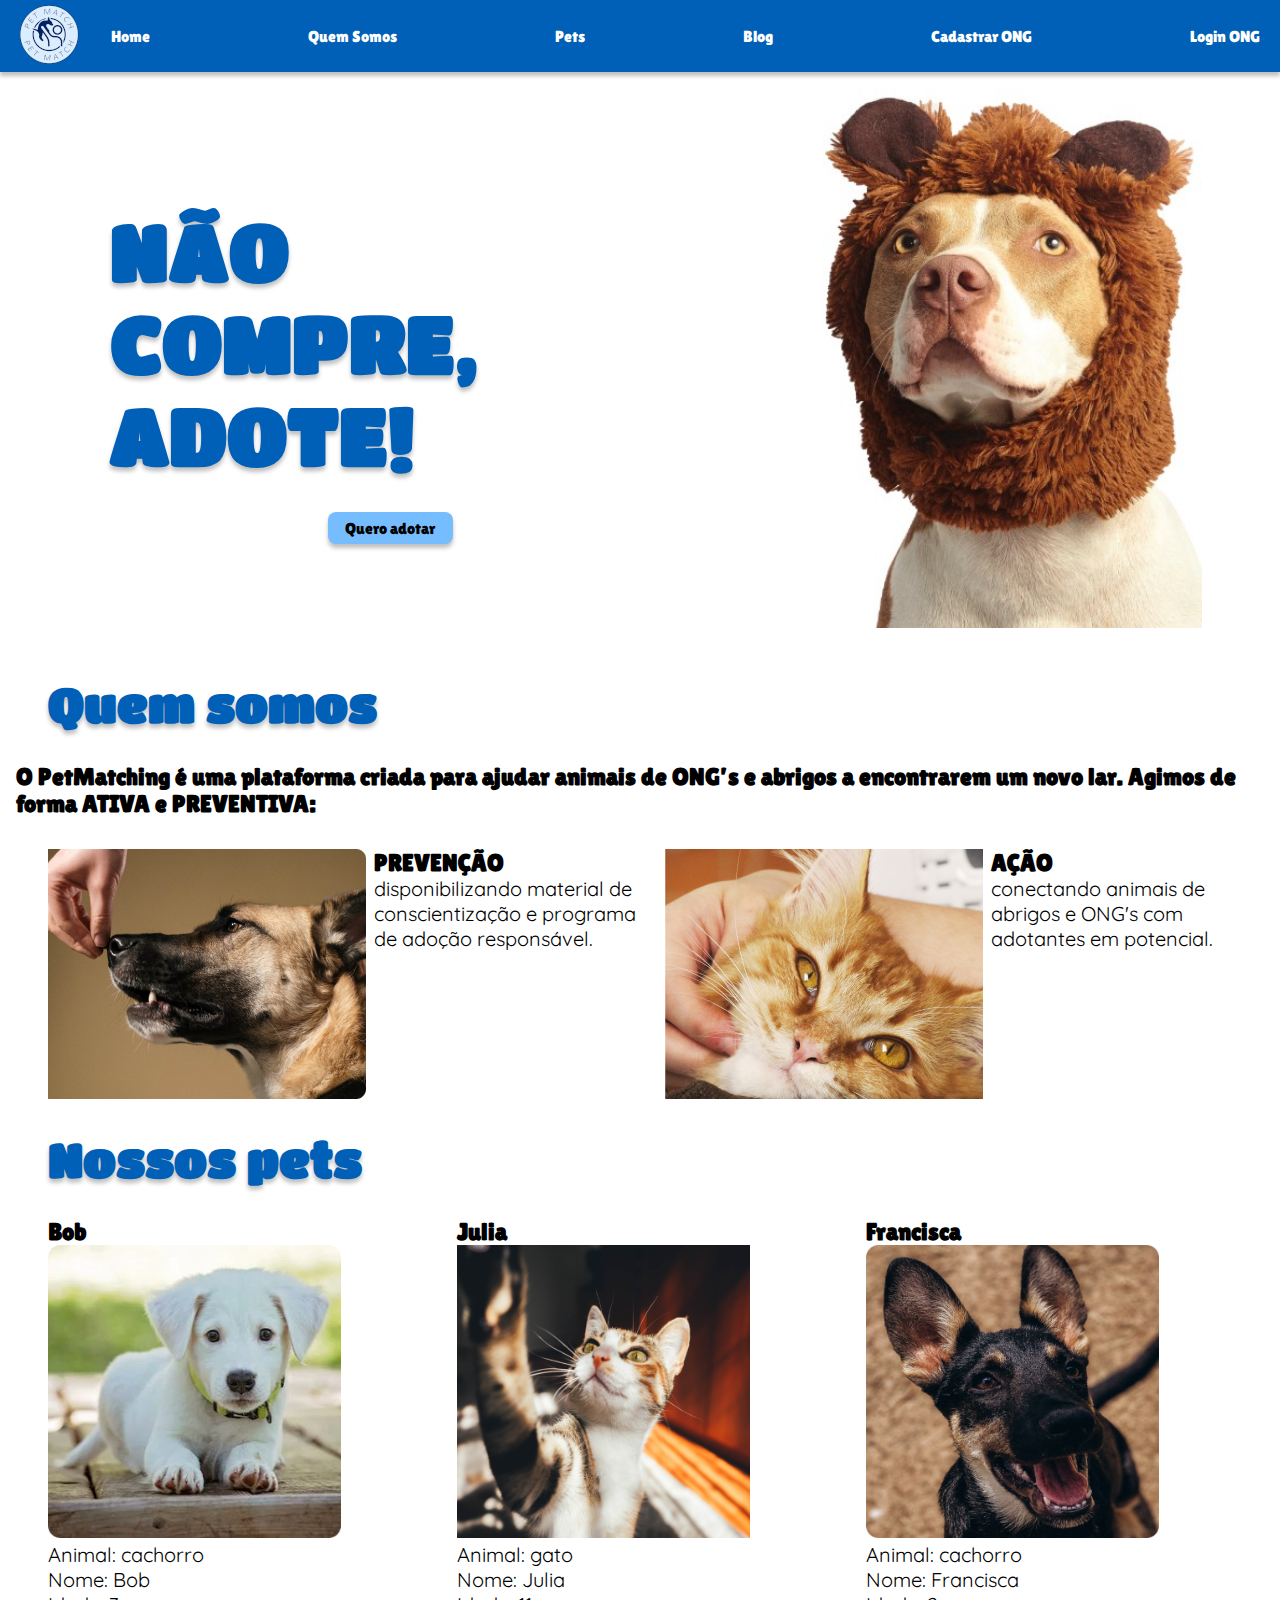
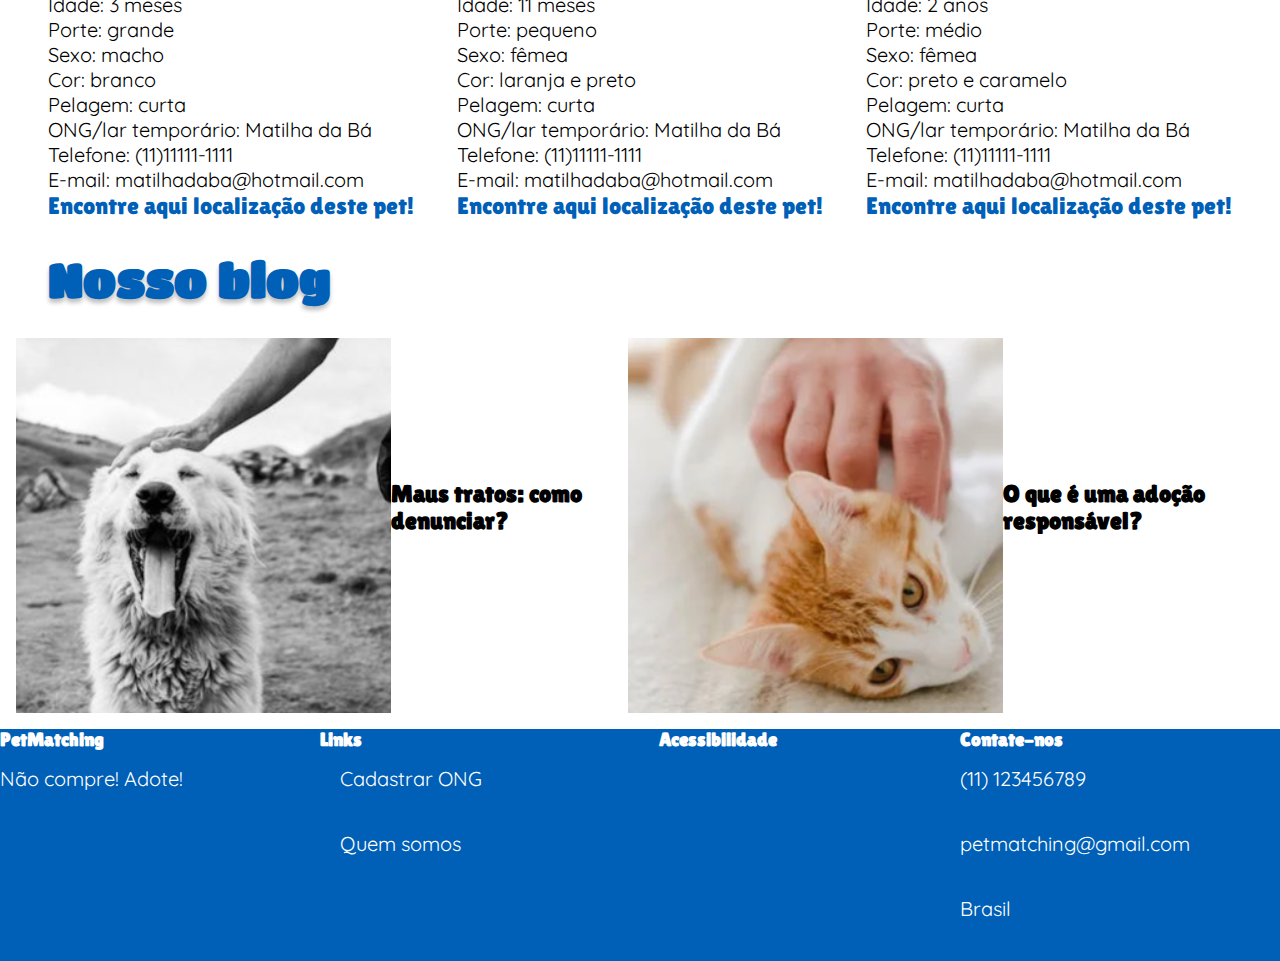
==== commit 16fa3fc4: "Update index.html" ====
--- a/index.html
+++ b/index.html
@@ -18,7 +18,7 @@
                     <a class=cabecalho-menu-item href="#home">Home</a>
                     <a class=cabecalho-menu-item href="#quem_somos">Quem Somos</a>
                     <a class=cabecalho-menu-item href="#pets">Pets</a>
-                    <a class=cabecalho-menu-item href="#blog">Blog</a>
+                    <a class=cabecalho-menu-item href="blog.html">Blog</a>
                     <a class=cabecalho-menu-item href="cadastro ong.html">Cadastrar ONG</a>
                     <a class=cabecalho-menu-item href="login.html">Login ONG</a>
                 </nav>
--- a/styles.css
+++ b/styles.css
@@ -204,49 +204,44 @@
     align-items: center;
 }
 
-/* Formulários */
-textarea {
-    width: 100%;
-    height: 24px;
-    padding: 0px;
-    margin: 4px;
-    box-sizing: border-box;
-    color: black;
-    background-color: #D9D9D9;
-}
-
-button, .voltar, .leia_mais, .quero_adotar {
-    width: 160px;
-    height: 40px;
-    margin-top: 2px;
-    margin-bottom: 5px;
-    background: #75BDFF;
-    box-shadow: 0px 4px 4px rgba(0, 0, 0, 0.25);
-    border-radius: 8px;
-    color: #000000;
-    font-family: 'Lilita One';
-    font-size: 1.25rem;
-    border-style: hidden;
-}
-
-input {
-    width: 100%;
-    height: 24px;
-    padding: 0px;
-    margin: 2px;
-    box-sizing: border-box;
-    color: black;
-    font-size: 1.25rem;
-    background-color: #D9D9D9;
-}
-
-.login_conteudo_formulario {
-    display: flex;
-    justify-content: center;
-    flex-direction: column;
-    align-items: center;
-    margin-top: 5px;
-    margin-bottom: 1em;
+/* Estilo para o formulário de questionário */
+.blog_formulario {
+    background-color: #fff;
+    padding: 20px;
+    margin-bottom: 20px;
+
+}
+
+/* Estilo para o resultado do questionário */
+#resultText {
+    font-size: 18px;
+    margin-bottom: 10px;
+
+}
+
+#resultado img {
+    display: none;
+}
+
+/* Estilo para o botão de descobrir o pet ideal */
+button {
+    background-color: #333;
+    color: #fff;
+    padding: 10px 20px;
+    border: none;
+    cursor: pointer;
+    font-size: 16px;
+}
+
+button:hover {
+    background-color: #555;
+}
+
+/* Estilo para as imagens de resultado */
+#resultImage {
+    max-width: 100%;
+    height: auto;
+    margin-top: 10px;
 }
 
 /* Rodapé */
@@ -275,6 +270,10 @@
 footer .container li {
     margin: 10px 0;
 }
+
+/* Blog */
+
+
 
 /* Responsividade */
 @media screen and (max-width: 768px) {
@@ -352,5 +351,25 @@
         width: 100%;
         text-align: center;
     }
-}
-
+
+
+}
+
+.info_pet_1, .info_pet_2, .info_pet_3 {
+    margin: 1em;
+    display: flex;
+    flex-direction: row;
+    justify-content: center;
+    align-items: center;
+}
+
+.imagem_blog{
+    width: 65%;
+}
+
+.blog_formulario{
+    margin: 1em;
+    display: flex;
+    flex-direction: row;
+    justify-content: left;
+}
